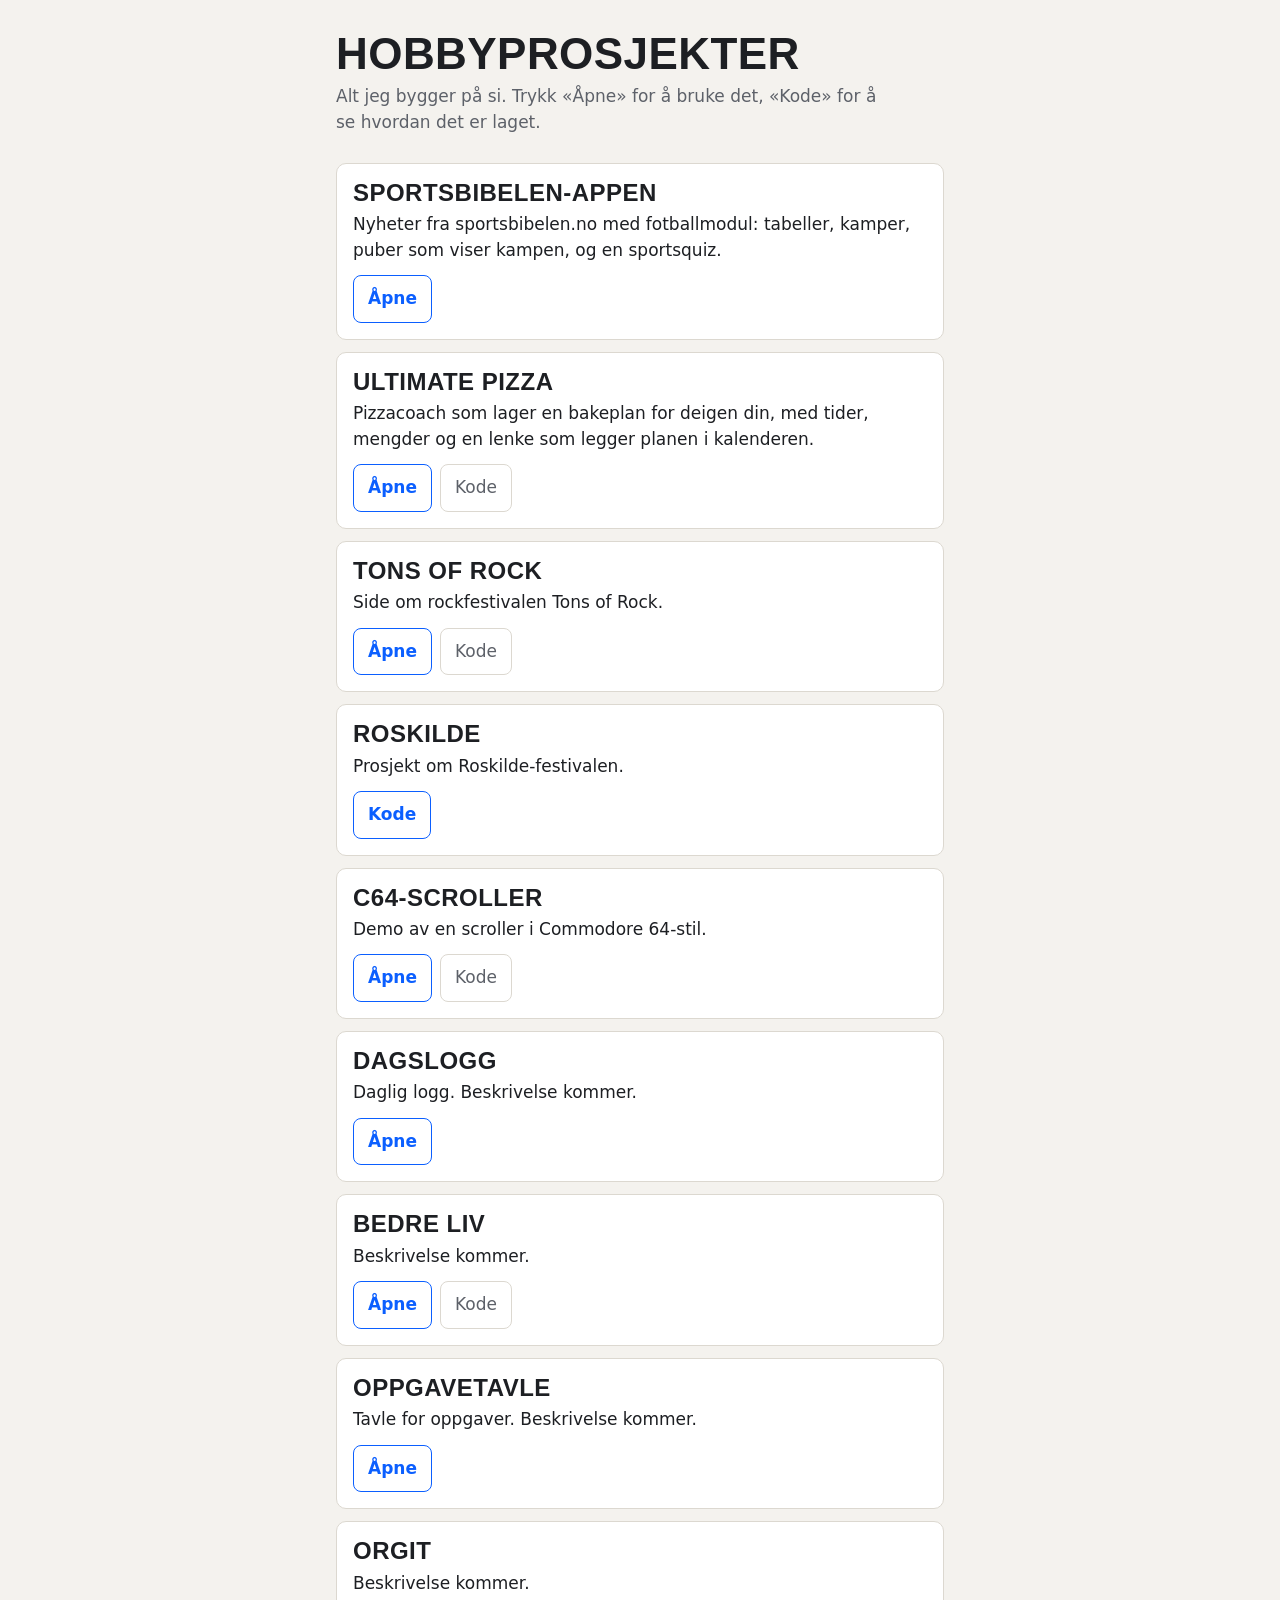
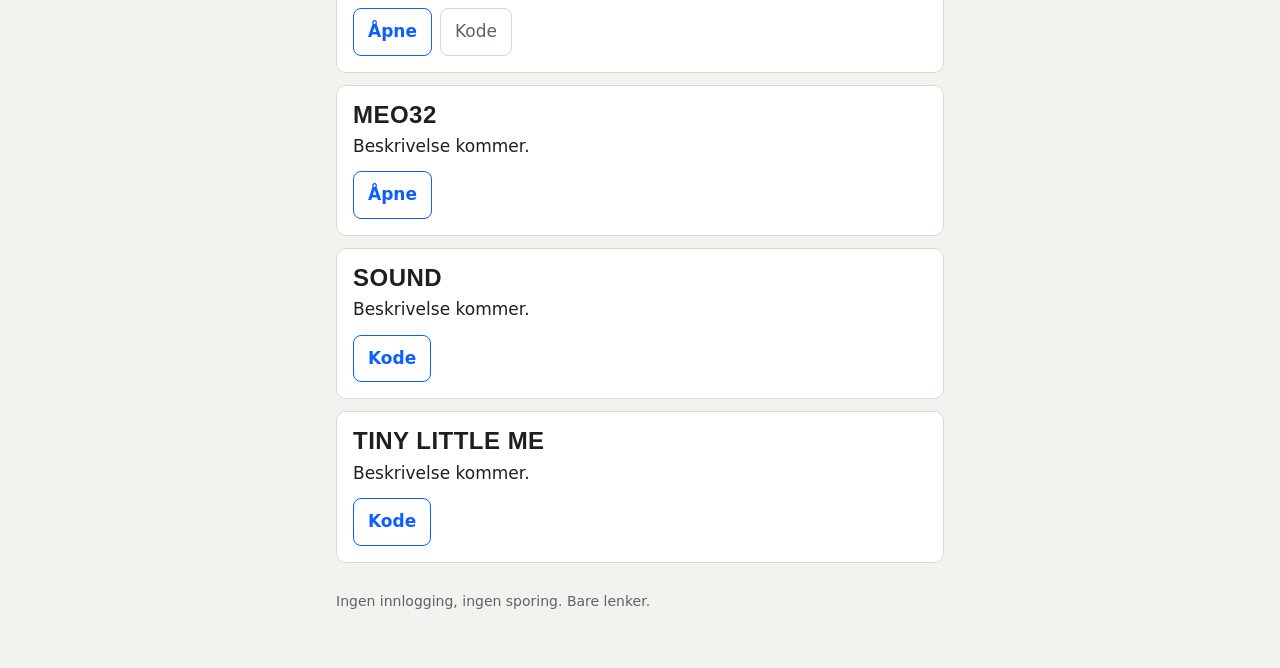
==== index.html @ 60f47d4d "Samleside for hobbyprosjektene Co-Authored-By: Claude Sonnet 5.5 <noreply@anthropic.com> Claude-Sess" ====
<!DOCTYPE html>
<html lang="nb">
<head>
<meta charset="utf-8">
<meta name="viewport" content="width=device-width, initial-scale=1">
<title>Runes hobbyprosjekter</title>
<style>
/* Layout: én smal kolonne, ett kort per prosjekt, to lenker per kort. */
:root {
  --bg: #f4f2ee;
  --kort: #ffffff;
  --tekst: #1d1f23;
  --dempet: #5d6169;
  --linje: #dcd8d0;
  --aksent: #0b5fff;
  --display: "Barlow Condensed", "Arial Narrow", sans-serif;
  --brodtekst: system-ui, -apple-system, "Segoe UI", sans-serif;
}
@media (prefers-color-scheme: dark) {
  :root:not([data-theme="light"]) {
    --bg: #14161a; --kort: #1d2025; --tekst: #eceae5; --dempet: #a2a6ad; --linje: #2e3239; --aksent: #6c9bff;
    color-scheme: dark;
  }
}
:root[data-theme="dark"] {
  --bg: #14161a; --kort: #1d2025; --tekst: #eceae5; --dempet: #a2a6ad; --linje: #2e3239; --aksent: #6c9bff;
  color-scheme: dark;
}
* { box-sizing: border-box; }
body { margin: 0; background: var(--bg); color: var(--tekst); font: 17px/1.5 var(--brodtekst); }
main { max-width: 640px; margin: 0 auto; padding: 32px 16px 56px; }
h1 { font: 700 44px/1 var(--display); letter-spacing: .01em; margin: 0 0 8px; text-wrap: balance; text-transform: uppercase; }
.ingress { color: var(--dempet); margin: 0 0 28px; max-width: 52ch; }
ul { list-style: none; margin: 0; padding: 0; display: grid; gap: 12px; }
li { background: var(--kort); border: 1px solid var(--linje); border-radius: 10px; padding: 16px; }
h2 { font: 700 24px/1.1 var(--display); letter-spacing: .02em; margin: 0 0 6px; text-transform: uppercase; }
p { margin: 0 0 12px; }
.lenker { display: flex; flex-wrap: wrap; gap: 8px; }
a { color: var(--aksent); font-weight: 600; text-decoration: none; padding: 10px 14px; min-height: 44px; display: inline-flex; align-items: center; border: 1px solid var(--aksent); border-radius: 8px; }
a.sekundaer { border-color: var(--linje); color: var(--dempet); font-weight: 500; }
a:focus-visible { outline: 3px solid var(--aksent); outline-offset: 2px; }
footer { margin-top: 28px; color: var(--dempet); font-size: 14px; }
</style>
</head>
<body>
<main>
  <h1>Hobbyprosjekter</h1>
  <p class="ingress">Alt jeg bygger på si. Trykk «Åpne» for å bruke det, «Kode» for å se hvordan det er laget.</p>
  <ul>
    <li>
      <h2>Sportsbibelen-appen</h2>
      <p>Nyheter fra sportsbibelen.no med fotballmodul: tabeller, kamper, puber som viser kampen, og en sportsquiz.</p>
      <div class="lenker"><a href="https://app.sportsbibelen.no">Åpne</a></div>
    </li>
    <li>
      <h2>Ultimate Pizza</h2>
      <p>Pizzacoach som lager en bakeplan for deigen din, med tider, mengder og en lenke som legger planen i kalenderen.</p>
      <div class="lenker"><a href="https://ultimatepizza.netlify.app">Åpne</a><a class="sekundaer" href="https://github.com/runevangen/pizzame">Kode</a></div>
    </li>
    <li>
      <h2>Tons of Rock</h2>
      <p>Side om rockfestivalen Tons of Rock.</p>
      <div class="lenker"><a href="https://tonsofrock.netlify.app">Åpne</a><a class="sekundaer" href="https://github.com/runevangen/tonsofrock">Kode</a></div>
    </li>
    <li>
      <h2>Roskilde</h2>
      <p>Prosjekt om Roskilde-festivalen.</p>
      <div class="lenker"><a href="https://github.com/runevangen/Roskilde">Kode</a></div>
    </li>
    <li>
      <h2>C64-scroller</h2>
      <p>Demo av en scroller i Commodore 64-stil.</p>
      <div class="lenker"><a href="https://c64scroller.netlify.app">Åpne</a><a class="sekundaer" href="https://github.com/runevangen/c64scrollerdemo">Kode</a></div>
    </li>
    <li>
      <h2>Dagslogg</h2>
      <p>Daglig logg. Beskrivelse kommer.</p>
      <div class="lenker"><a href="https://dagslogg.netlify.app">Åpne</a></div>
    </li>
    <li>
      <h2>Bedre liv</h2>
      <p>Beskrivelse kommer.</p>
      <div class="lenker"><a href="https://bedreliv.netlify.app">Åpne</a><a class="sekundaer" href="https://github.com/runevangen/BedreLiv">Kode</a></div>
    </li>
    <li>
      <h2>Oppgavetavle</h2>
      <p>Tavle for oppgaver. Beskrivelse kommer.</p>
      <div class="lenker"><a href="https://oppgavetavle.netlify.app">Åpne</a></div>
    </li>
    <li>
      <h2>Orgit</h2>
      <p>Beskrivelse kommer.</p>
      <div class="lenker"><a href="https://orgit.netlify.app">Åpne</a><a class="sekundaer" href="https://github.com/runevangen/orgit">Kode</a></div>
    </li>
    <li>
      <h2>Meo32</h2>
      <p>Beskrivelse kommer.</p>
      <div class="lenker"><a href="https://meo32.netlify.app">Åpne</a></div>
    </li>
    <li>
      <h2>Sound</h2>
      <p>Beskrivelse kommer.</p>
      <div class="lenker"><a href="https://github.com/runevangen/Sound">Kode</a></div>
    </li>
    <li>
      <h2>Tiny Little Me</h2>
      <p>Beskrivelse kommer.</p>
      <div class="lenker"><a href="https://github.com/runevangen/tinylittleme">Kode</a></div>
    </li>
  </ul>
  <footer>Ingen innlogging, ingen sporing. Bare lenker.</footer>
</main>
</body>
</html>
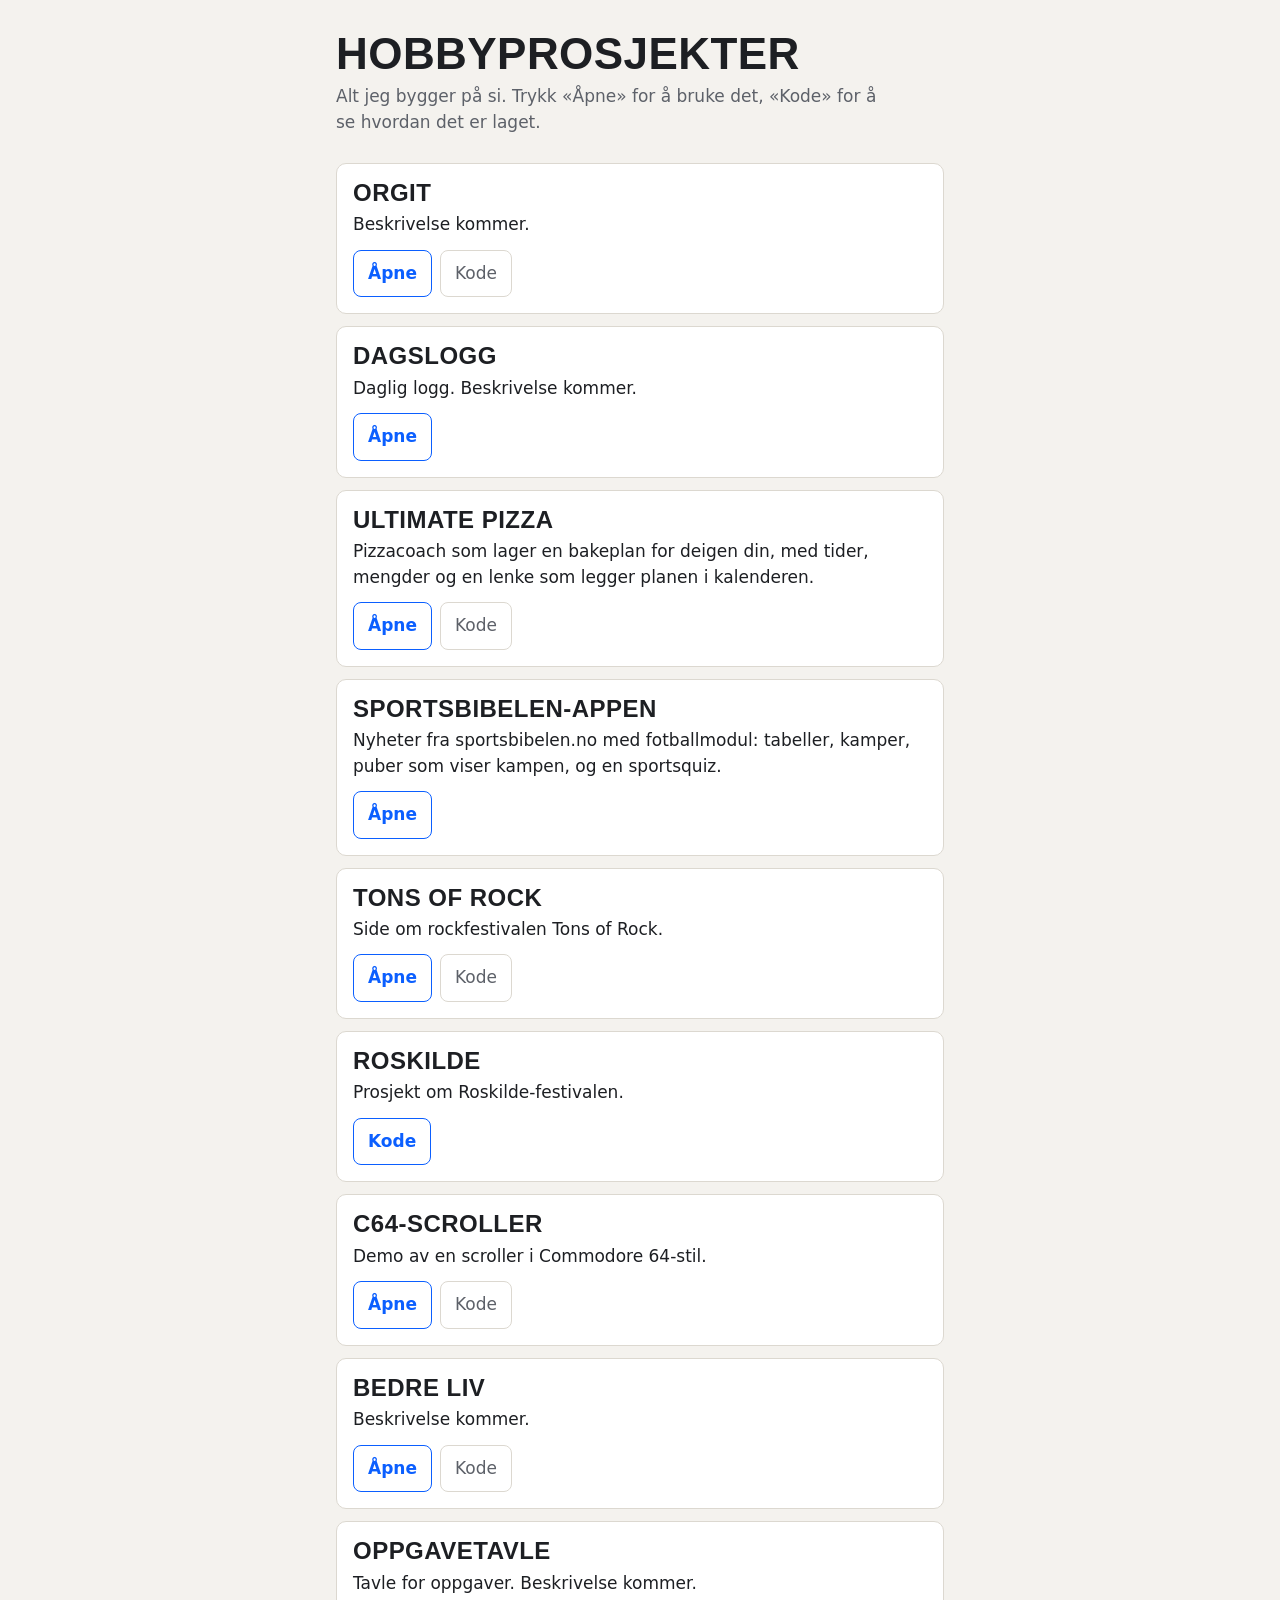
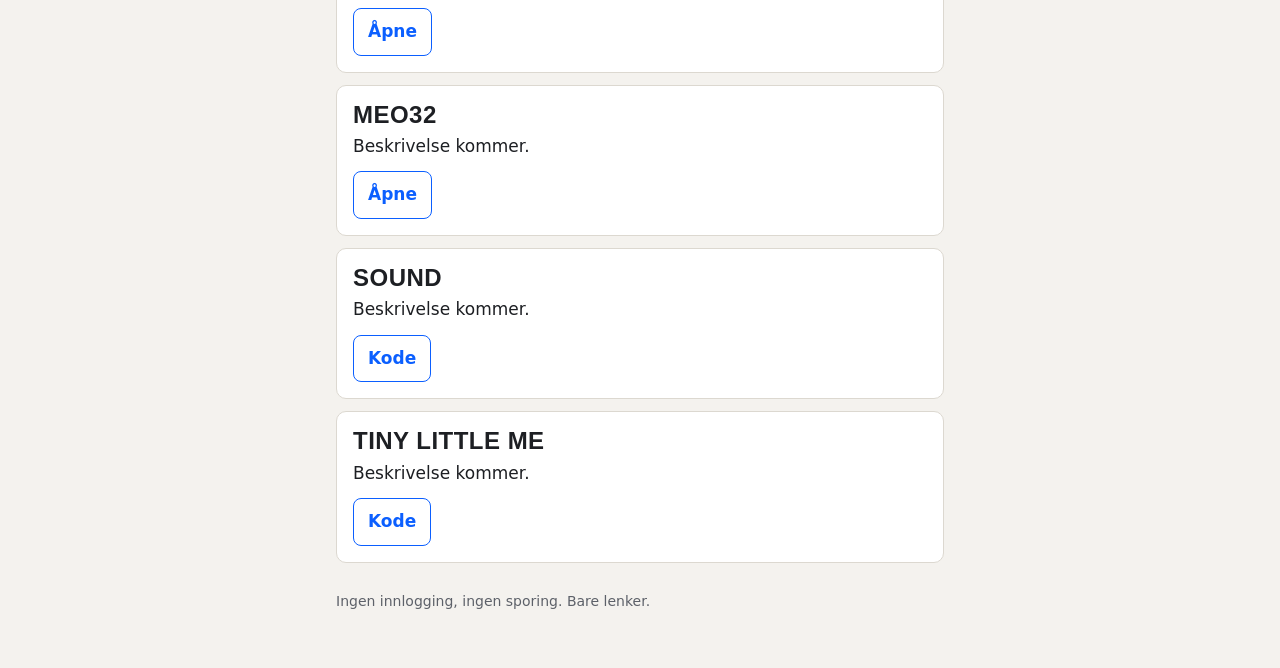
==== commit 99a84ac2: "Orgit, Dagslogg og Ultimate Pizza øverst Co-Authored-By: Claude Sonnet 5.5 <noreply@anthropic.com> C" ====
--- a/index.html
+++ b/index.html
@@ -48,14 +48,24 @@
   <p class="ingress">Alt jeg bygger på si. Trykk «Åpne» for å bruke det, «Kode» for å se hvordan det er laget.</p>
   <ul>
     <li>
-      <h2>Sportsbibelen-appen</h2>
-      <p>Nyheter fra sportsbibelen.no med fotballmodul: tabeller, kamper, puber som viser kampen, og en sportsquiz.</p>
-      <div class="lenker"><a href="https://app.sportsbibelen.no">Åpne</a></div>
+      <h2>Orgit</h2>
+      <p>Beskrivelse kommer.</p>
+      <div class="lenker"><a href="https://orgit.netlify.app">Åpne</a><a class="sekundaer" href="https://github.com/runevangen/orgit">Kode</a></div>
+    </li>
+    <li>
+      <h2>Dagslogg</h2>
+      <p>Daglig logg. Beskrivelse kommer.</p>
+      <div class="lenker"><a href="https://dagslogg.netlify.app">Åpne</a></div>
     </li>
     <li>
       <h2>Ultimate Pizza</h2>
       <p>Pizzacoach som lager en bakeplan for deigen din, med tider, mengder og en lenke som legger planen i kalenderen.</p>
       <div class="lenker"><a href="https://ultimatepizza.netlify.app">Åpne</a><a class="sekundaer" href="https://github.com/runevangen/pizzame">Kode</a></div>
+    </li>
+    <li>
+      <h2>Sportsbibelen-appen</h2>
+      <p>Nyheter fra sportsbibelen.no med fotballmodul: tabeller, kamper, puber som viser kampen, og en sportsquiz.</p>
+      <div class="lenker"><a href="https://app.sportsbibelen.no">Åpne</a></div>
     </li>
     <li>
       <h2>Tons of Rock</h2>
@@ -73,11 +83,6 @@
       <div class="lenker"><a href="https://c64scroller.netlify.app">Åpne</a><a class="sekundaer" href="https://github.com/runevangen/c64scrollerdemo">Kode</a></div>
     </li>
     <li>
-      <h2>Dagslogg</h2>
-      <p>Daglig logg. Beskrivelse kommer.</p>
-      <div class="lenker"><a href="https://dagslogg.netlify.app">Åpne</a></div>
-    </li>
-    <li>
       <h2>Bedre liv</h2>
       <p>Beskrivelse kommer.</p>
       <div class="lenker"><a href="https://bedreliv.netlify.app">Åpne</a><a class="sekundaer" href="https://github.com/runevangen/BedreLiv">Kode</a></div>
@@ -86,11 +91,6 @@
       <h2>Oppgavetavle</h2>
       <p>Tavle for oppgaver. Beskrivelse kommer.</p>
       <div class="lenker"><a href="https://oppgavetavle.netlify.app">Åpne</a></div>
-    </li>
-    <li>
-      <h2>Orgit</h2>
-      <p>Beskrivelse kommer.</p>
-      <div class="lenker"><a href="https://orgit.netlify.app">Åpne</a><a class="sekundaer" href="https://github.com/runevangen/orgit">Kode</a></div>
     </li>
     <li>
       <h2>Meo32</h2>
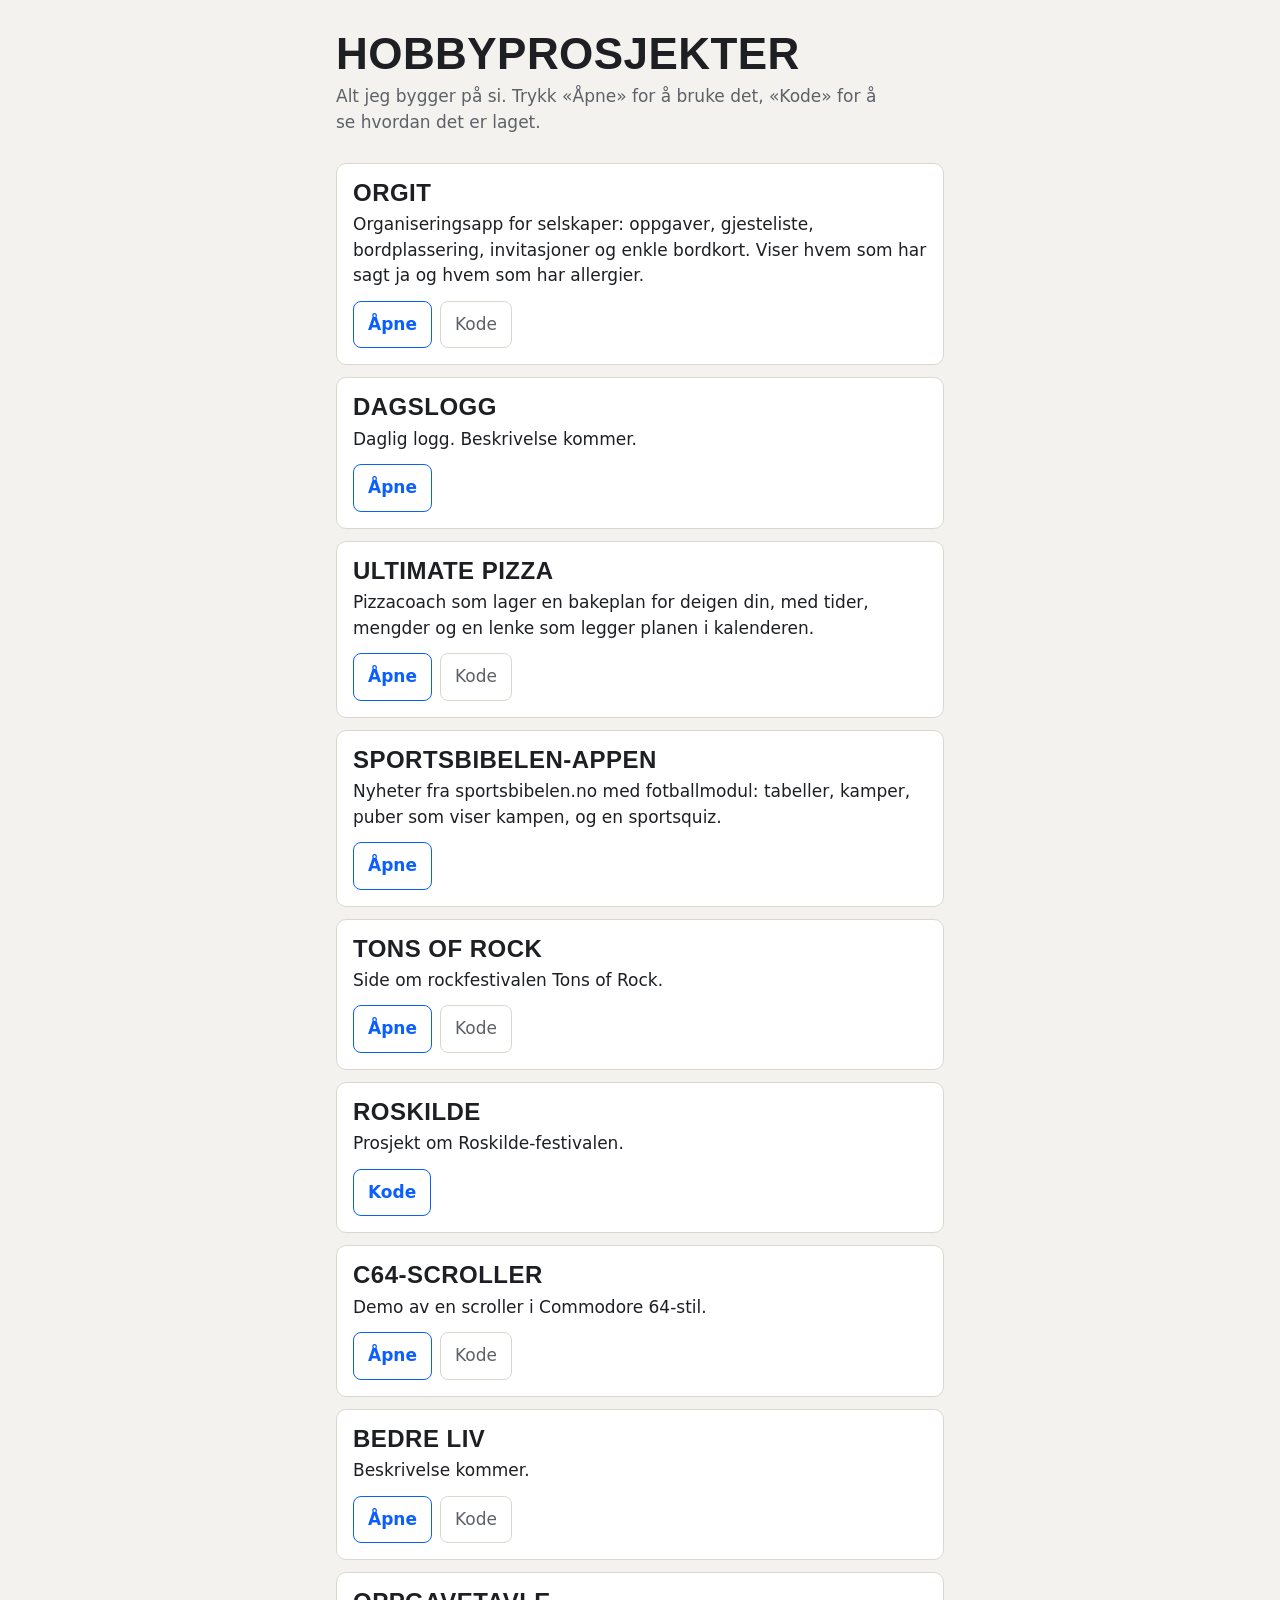
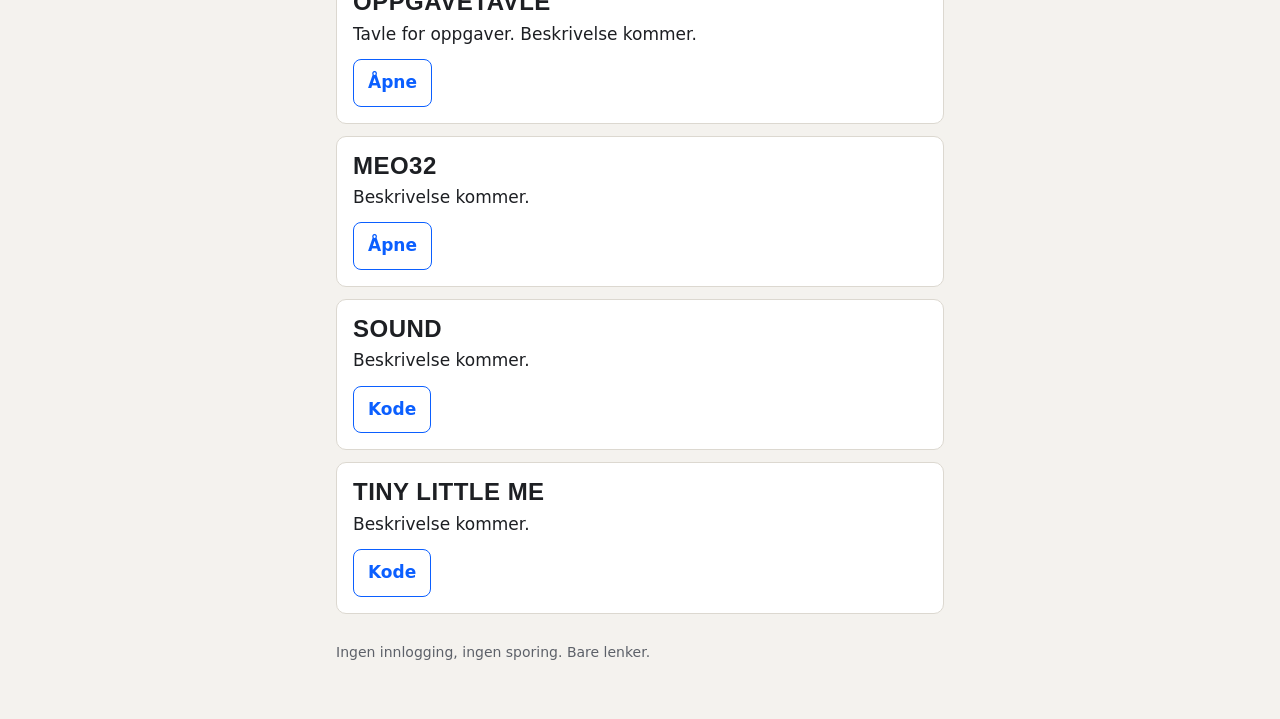
==== commit ec557330: "Beskrivelse av Orgit Co-Authored-By: Claude Sonnet 5.5 <noreply@anthropic.com> Claude-Session: https" ====
--- a/index.html
+++ b/index.html
@@ -49,7 +49,7 @@
   <ul>
     <li>
       <h2>Orgit</h2>
-      <p>Beskrivelse kommer.</p>
+      <p>Organiseringsapp for selskaper: oppgaver, gjesteliste, bordplassering, invitasjoner og enkle bordkort. Viser hvem som har sagt ja og hvem som har allergier.</p>
       <div class="lenker"><a href="https://orgit.netlify.app">Åpne</a><a class="sekundaer" href="https://github.com/runevangen/orgit">Kode</a></div>
     </li>
     <li>
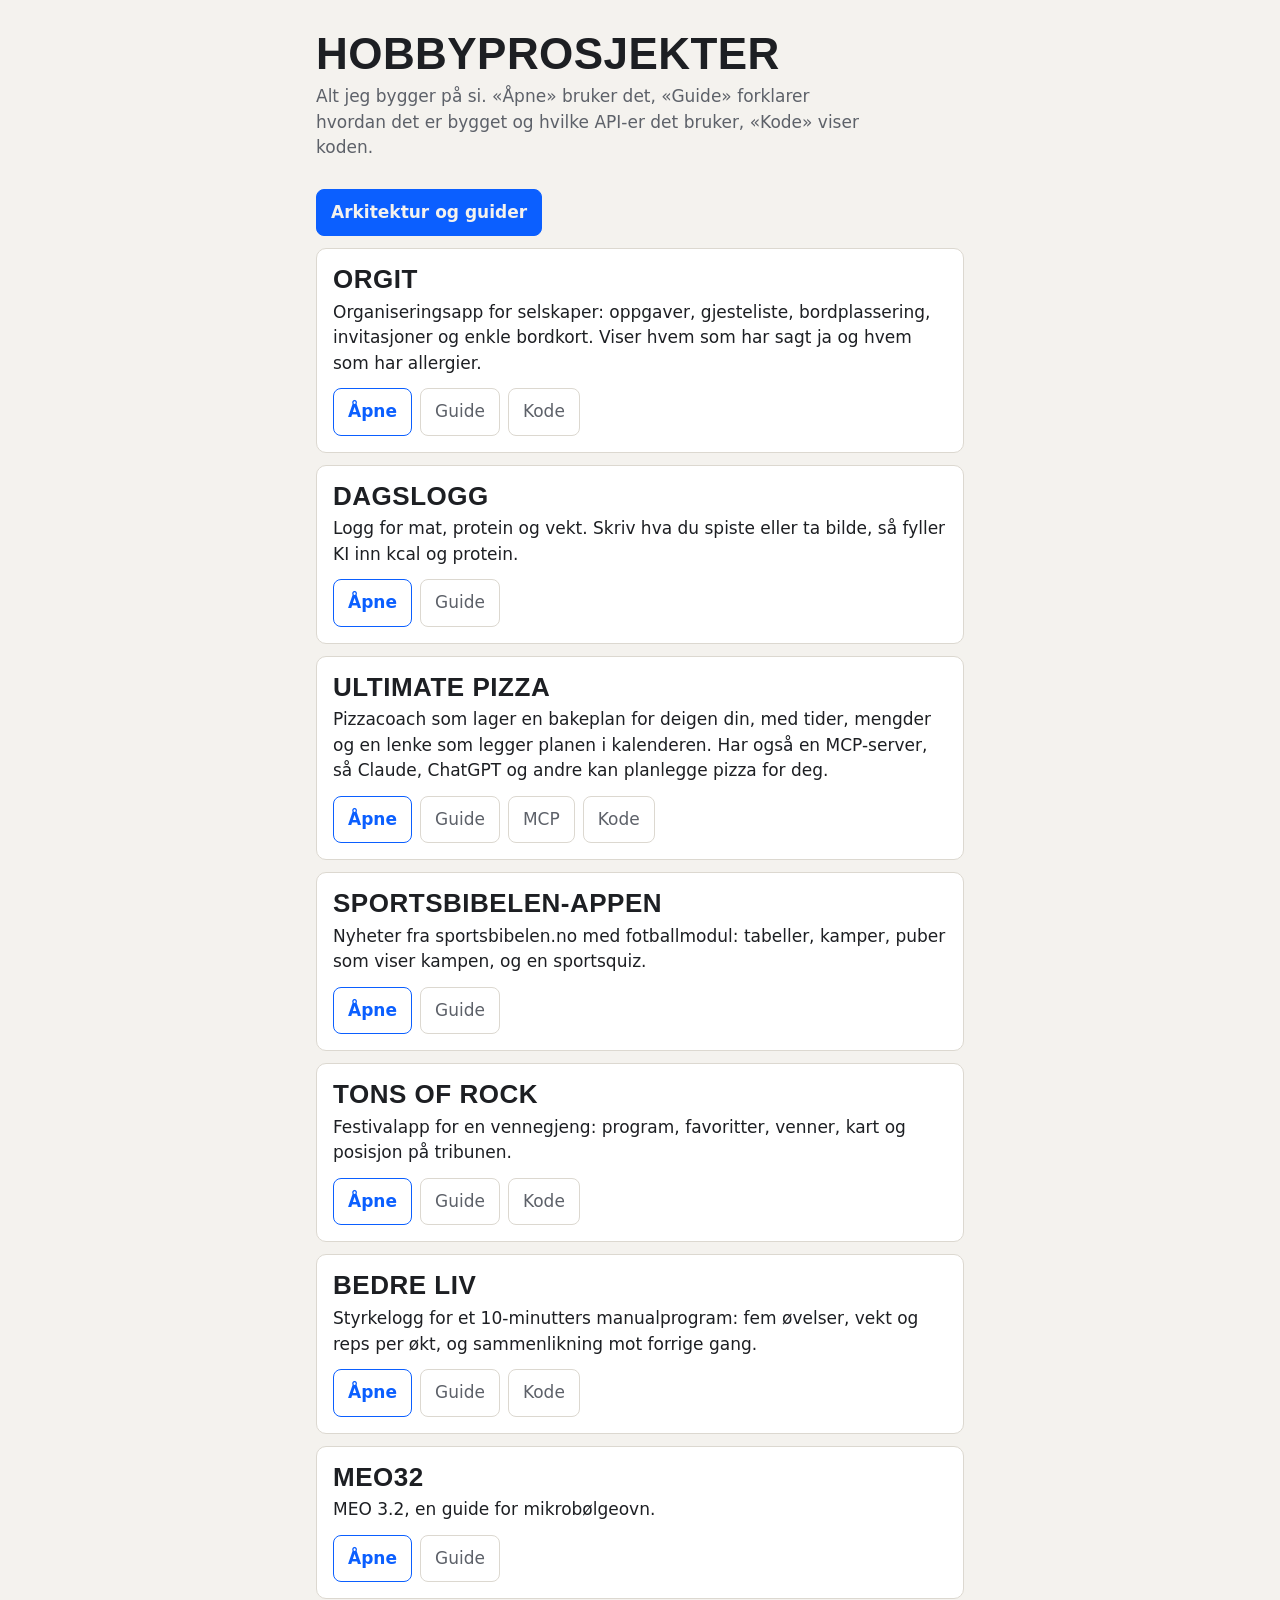
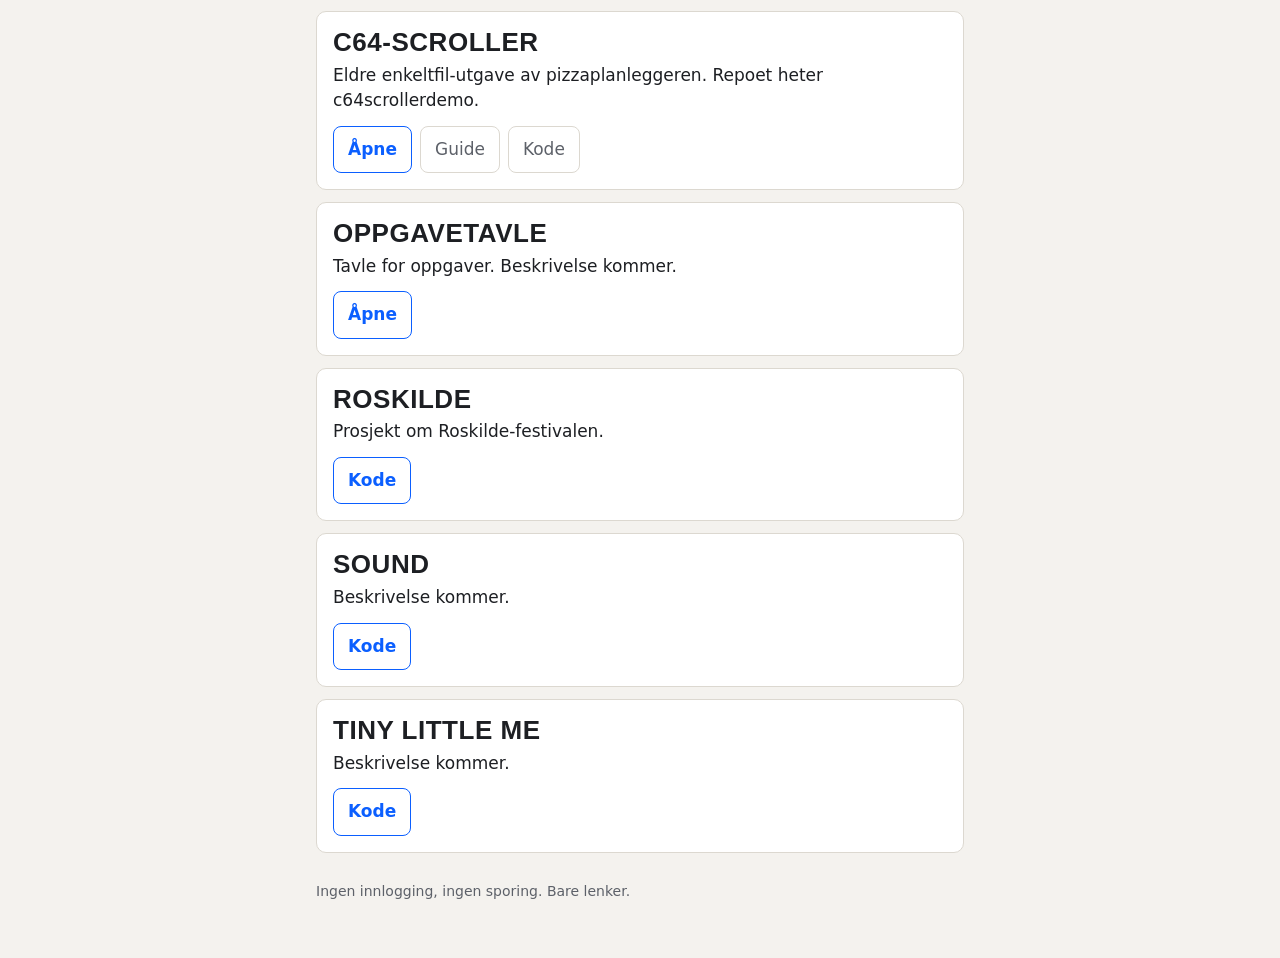
==== commit e64f01d4: "Arkitektur- og guidesider, MCP-guide for Ultimate Pizza og felles stilark Co-Authored-By: Claude Son" ====
--- a/index.html
+++ b/index.html
@@ -4,108 +4,73 @@
 <meta charset="utf-8">
 <meta name="viewport" content="width=device-width, initial-scale=1">
 <title>Runes hobbyprosjekter</title>
-<style>
-/* Layout: én smal kolonne, ett kort per prosjekt, to lenker per kort. */
-:root {
-  --bg: #f4f2ee;
-  --kort: #ffffff;
-  --tekst: #1d1f23;
-  --dempet: #5d6169;
-  --linje: #dcd8d0;
-  --aksent: #0b5fff;
-  --display: "Barlow Condensed", "Arial Narrow", sans-serif;
-  --brodtekst: system-ui, -apple-system, "Segoe UI", sans-serif;
-}
-@media (prefers-color-scheme: dark) {
-  :root:not([data-theme="light"]) {
-    --bg: #14161a; --kort: #1d2025; --tekst: #eceae5; --dempet: #a2a6ad; --linje: #2e3239; --aksent: #6c9bff;
-    color-scheme: dark;
-  }
-}
-:root[data-theme="dark"] {
-  --bg: #14161a; --kort: #1d2025; --tekst: #eceae5; --dempet: #a2a6ad; --linje: #2e3239; --aksent: #6c9bff;
-  color-scheme: dark;
-}
-* { box-sizing: border-box; }
-body { margin: 0; background: var(--bg); color: var(--tekst); font: 17px/1.5 var(--brodtekst); }
-main { max-width: 640px; margin: 0 auto; padding: 32px 16px 56px; }
-h1 { font: 700 44px/1 var(--display); letter-spacing: .01em; margin: 0 0 8px; text-wrap: balance; text-transform: uppercase; }
-.ingress { color: var(--dempet); margin: 0 0 28px; max-width: 52ch; }
-ul { list-style: none; margin: 0; padding: 0; display: grid; gap: 12px; }
-li { background: var(--kort); border: 1px solid var(--linje); border-radius: 10px; padding: 16px; }
-h2 { font: 700 24px/1.1 var(--display); letter-spacing: .02em; margin: 0 0 6px; text-transform: uppercase; }
-p { margin: 0 0 12px; }
-.lenker { display: flex; flex-wrap: wrap; gap: 8px; }
-a { color: var(--aksent); font-weight: 600; text-decoration: none; padding: 10px 14px; min-height: 44px; display: inline-flex; align-items: center; border: 1px solid var(--aksent); border-radius: 8px; }
-a.sekundaer { border-color: var(--linje); color: var(--dempet); font-weight: 500; }
-a:focus-visible { outline: 3px solid var(--aksent); outline-offset: 2px; }
-footer { margin-top: 28px; color: var(--dempet); font-size: 14px; }
-</style>
+<link rel="stylesheet" href="stil.css">
 </head>
 <body>
 <main>
   <h1>Hobbyprosjekter</h1>
-  <p class="ingress">Alt jeg bygger på si. Trykk «Åpne» for å bruke det, «Kode» for å se hvordan det er laget.</p>
-  <ul>
+  <p class="ingress">Alt jeg bygger på si. «Åpne» bruker det, «Guide» forklarer hvordan det er bygget og hvilke API-er det bruker, «Kode» viser koden.</p>
+  <p><a class="knapp fylt" href="arkitektur.html">Arkitektur og guider</a></p>
+  <ul class="kortliste">
     <li>
       <h2>Orgit</h2>
       <p>Organiseringsapp for selskaper: oppgaver, gjesteliste, bordplassering, invitasjoner og enkle bordkort. Viser hvem som har sagt ja og hvem som har allergier.</p>
-      <div class="lenker"><a href="https://orgit.netlify.app">Åpne</a><a class="sekundaer" href="https://github.com/runevangen/orgit">Kode</a></div>
+      <div class="lenker"><a class="knapp" href="https://orgit.netlify.app">Åpne</a><a class="knapp sekundaer" href="arkitektur.html#orgit">Guide</a><a class="knapp sekundaer" href="https://github.com/runevangen/orgit">Kode</a></div>
     </li>
     <li>
       <h2>Dagslogg</h2>
-      <p>Daglig logg. Beskrivelse kommer.</p>
-      <div class="lenker"><a href="https://dagslogg.netlify.app">Åpne</a></div>
+      <p>Logg for mat, protein og vekt. Skriv hva du spiste eller ta bilde, så fyller KI inn kcal og protein.</p>
+      <div class="lenker"><a class="knapp" href="https://dagslogg.netlify.app">Åpne</a><a class="knapp sekundaer" href="arkitektur.html#dagslogg">Guide</a></div>
     </li>
     <li>
       <h2>Ultimate Pizza</h2>
-      <p>Pizzacoach som lager en bakeplan for deigen din, med tider, mengder og en lenke som legger planen i kalenderen.</p>
-      <div class="lenker"><a href="https://ultimatepizza.netlify.app">Åpne</a><a class="sekundaer" href="https://github.com/runevangen/pizzame">Kode</a></div>
+      <p>Pizzacoach som lager en bakeplan for deigen din, med tider, mengder og en lenke som legger planen i kalenderen. Har også en MCP-server, så Claude, ChatGPT og andre kan planlegge pizza for deg.</p>
+      <div class="lenker"><a class="knapp" href="https://ultimatepizza.netlify.app">Åpne</a><a class="knapp sekundaer" href="arkitektur.html#pizza">Guide</a><a class="knapp sekundaer" href="arkitektur.html#mcp">MCP</a><a class="knapp sekundaer" href="https://github.com/runevangen/pizzame">Kode</a></div>
     </li>
     <li>
       <h2>Sportsbibelen-appen</h2>
       <p>Nyheter fra sportsbibelen.no med fotballmodul: tabeller, kamper, puber som viser kampen, og en sportsquiz.</p>
-      <div class="lenker"><a href="https://app.sportsbibelen.no">Åpne</a></div>
+      <div class="lenker"><a class="knapp" href="https://app.sportsbibelen.no">Åpne</a><a class="knapp sekundaer" href="arkitektur.html#sportsbibelen">Guide</a></div>
     </li>
     <li>
       <h2>Tons of Rock</h2>
-      <p>Side om rockfestivalen Tons of Rock.</p>
-      <div class="lenker"><a href="https://tonsofrock.netlify.app">Åpne</a><a class="sekundaer" href="https://github.com/runevangen/tonsofrock">Kode</a></div>
+      <p>Festivalapp for en vennegjeng: program, favoritter, venner, kart og posisjon på tribunen.</p>
+      <div class="lenker"><a class="knapp" href="https://tonsofrock.netlify.app">Åpne</a><a class="knapp sekundaer" href="arkitektur.html#tonsofrock">Guide</a><a class="knapp sekundaer" href="https://github.com/runevangen/tonsofrock">Kode</a></div>
+    </li>
+    <li>
+      <h2>Bedre liv</h2>
+      <p>Styrkelogg for et 10-minutters manualprogram: fem øvelser, vekt og reps per økt, og sammenlikning mot forrige gang.</p>
+      <div class="lenker"><a class="knapp" href="https://bedreliv.netlify.app">Åpne</a><a class="knapp sekundaer" href="arkitektur.html#bedreliv">Guide</a><a class="knapp sekundaer" href="https://github.com/runevangen/BedreLiv">Kode</a></div>
+    </li>
+    <li>
+      <h2>Meo32</h2>
+      <p>MEO 3.2, en guide for mikrobølgeovn.</p>
+      <div class="lenker"><a class="knapp" href="https://meo32.netlify.app">Åpne</a><a class="knapp sekundaer" href="arkitektur.html#meo32">Guide</a></div>
+    </li>
+    <li>
+      <h2>C64-scroller</h2>
+      <p>Eldre enkeltfil-utgave av pizzaplanleggeren. Repoet heter c64scrollerdemo.</p>
+      <div class="lenker"><a class="knapp" href="https://c64scroller.netlify.app">Åpne</a><a class="knapp sekundaer" href="arkitektur.html#c64">Guide</a><a class="knapp sekundaer" href="https://github.com/runevangen/c64scrollerdemo">Kode</a></div>
+    </li>
+    <li>
+      <h2>Oppgavetavle</h2>
+      <p>Tavle for oppgaver. Beskrivelse kommer.</p>
+      <div class="lenker"><a class="knapp" href="https://oppgavetavle.netlify.app">Åpne</a></div>
     </li>
     <li>
       <h2>Roskilde</h2>
       <p>Prosjekt om Roskilde-festivalen.</p>
-      <div class="lenker"><a href="https://github.com/runevangen/Roskilde">Kode</a></div>
-    </li>
-    <li>
-      <h2>C64-scroller</h2>
-      <p>Demo av en scroller i Commodore 64-stil.</p>
-      <div class="lenker"><a href="https://c64scroller.netlify.app">Åpne</a><a class="sekundaer" href="https://github.com/runevangen/c64scrollerdemo">Kode</a></div>
-    </li>
-    <li>
-      <h2>Bedre liv</h2>
-      <p>Beskrivelse kommer.</p>
-      <div class="lenker"><a href="https://bedreliv.netlify.app">Åpne</a><a class="sekundaer" href="https://github.com/runevangen/BedreLiv">Kode</a></div>
-    </li>
-    <li>
-      <h2>Oppgavetavle</h2>
-      <p>Tavle for oppgaver. Beskrivelse kommer.</p>
-      <div class="lenker"><a href="https://oppgavetavle.netlify.app">Åpne</a></div>
-    </li>
-    <li>
-      <h2>Meo32</h2>
-      <p>Beskrivelse kommer.</p>
-      <div class="lenker"><a href="https://meo32.netlify.app">Åpne</a></div>
+      <div class="lenker"><a class="knapp" href="https://github.com/runevangen/Roskilde">Kode</a></div>
     </li>
     <li>
       <h2>Sound</h2>
       <p>Beskrivelse kommer.</p>
-      <div class="lenker"><a href="https://github.com/runevangen/Sound">Kode</a></div>
+      <div class="lenker"><a class="knapp" href="https://github.com/runevangen/Sound">Kode</a></div>
     </li>
     <li>
       <h2>Tiny Little Me</h2>
       <p>Beskrivelse kommer.</p>
-      <div class="lenker"><a href="https://github.com/runevangen/tinylittleme">Kode</a></div>
+      <div class="lenker"><a class="knapp" href="https://github.com/runevangen/tinylittleme">Kode</a></div>
     </li>
   </ul>
   <footer>Ingen innlogging, ingen sporing. Bare lenker.</footer>
--- a/stil.css
+++ b/stil.css
@@ -0,0 +1,59 @@
+/* Felles stil for alle sidene. Fargene er variabler; mørkt tema overstyrer bare dem. */
+:root {
+  --bg: #f4f2ee;
+  --kort: #ffffff;
+  --tekst: #1d1f23;
+  --dempet: #5d6169;
+  --linje: #dcd8d0;
+  --aksent: #0b5fff;
+  --kode-bg: #ebe8e1;
+  --display: "Barlow Condensed", "Arial Narrow", sans-serif;
+  --brodtekst: system-ui, -apple-system, "Segoe UI", sans-serif;
+  --mono: ui-monospace, SFMono-Regular, Menlo, monospace;
+}
+@media (prefers-color-scheme: dark) {
+  :root:not([data-theme="light"]) {
+    --bg: #14161a; --kort: #1d2025; --tekst: #eceae5; --dempet: #a2a6ad; --linje: #2e3239; --aksent: #6c9bff; --kode-bg: #262a31;
+    color-scheme: dark;
+  }
+}
+:root[data-theme="dark"] {
+  --bg: #14161a; --kort: #1d2025; --tekst: #eceae5; --dempet: #a2a6ad; --linje: #2e3239; --aksent: #6c9bff; --kode-bg: #262a31;
+  color-scheme: dark;
+}
+* { box-sizing: border-box; }
+html { scroll-padding-top: 16px; }
+body { margin: 0; background: var(--bg); color: var(--tekst); font: 17px/1.5 var(--brodtekst); }
+main { max-width: 680px; margin: 0 auto; padding: 32px 16px 56px; }
+h1 { font: 700 44px/1 var(--display); letter-spacing: .01em; margin: 0 0 8px; text-wrap: balance; text-transform: uppercase; }
+h2 { font: 700 26px/1.1 var(--display); letter-spacing: .02em; margin: 0 0 6px; text-transform: uppercase; text-wrap: balance; }
+h3 { font: 600 17px/1.3 var(--brodtekst); margin: 18px 0 6px; }
+p { margin: 0 0 12px; }
+ul.liste { margin: 0 0 12px; padding-left: 20px; }
+ul.liste li { margin: 0 0 4px; }
+.ingress { color: var(--dempet); margin: 0 0 28px; max-width: 52ch; }
+.kortliste { list-style: none; margin: 0; padding: 0; display: grid; gap: 12px; }
+.kortliste > li, section.app, .boks { background: var(--kort); border: 1px solid var(--linje); border-radius: 10px; padding: 16px; }
+section.app { margin: 0 0 16px; }
+.lenker { display: flex; flex-wrap: wrap; gap: 8px; }
+a { color: var(--aksent); }
+.knapp { font-weight: 600; text-decoration: none; padding: 10px 14px; min-height: 44px; display: inline-flex; align-items: center; border: 1px solid var(--aksent); border-radius: 8px; }
+.knapp.sekundaer { border-color: var(--linje); color: var(--dempet); font-weight: 500; }
+.knapp.fylt { background: var(--aksent); color: var(--bg); }
+a:focus-visible { outline: 3px solid var(--aksent); outline-offset: 2px; }
+code { font: 14px var(--mono); background: var(--kode-bg); padding: 1px 5px; border-radius: 4px; overflow-wrap: anywhere; }
+.tabell { overflow-x: auto; margin: 0 0 12px; }
+table { border-collapse: collapse; width: 100%; font-size: 15px; }
+th, td { text-align: left; padding: 8px 10px; border-bottom: 1px solid var(--linje); vertical-align: top; }
+th { color: var(--dempet); font-weight: 600; white-space: nowrap; }
+.merke { display: inline-block; font-size: 13px; color: var(--dempet); border: 1px solid var(--linje); border-radius: 999px; padding: 1px 9px; margin: 0 6px 6px 0; }
+.innhold { display: flex; flex-wrap: wrap; gap: 8px; margin: 0 0 28px; padding: 0; list-style: none; }
+.innhold a { text-decoration: none; padding: 8px 12px; min-height: 44px; display: inline-flex; align-items: center; border: 1px solid var(--linje); border-radius: 8px; color: var(--tekst); }
+.diagram { width: 100%; height: auto; display: block; margin: 8px 0 4px; }
+.diagram rect { fill: var(--kort); stroke: var(--linje); }
+.diagram rect.aksent { stroke: var(--aksent); }
+.diagram text { fill: var(--tekst); font: 14px var(--brodtekst); }
+.diagram text.liten { fill: var(--dempet); font-size: 12px; }
+.diagram path { stroke: var(--dempet); fill: none; stroke-width: 1.5; }
+.tilbake { display: inline-flex; align-items: center; min-height: 44px; margin-bottom: 8px; text-decoration: none; font-weight: 600; }
+footer { margin-top: 28px; color: var(--dempet); font-size: 14px; }
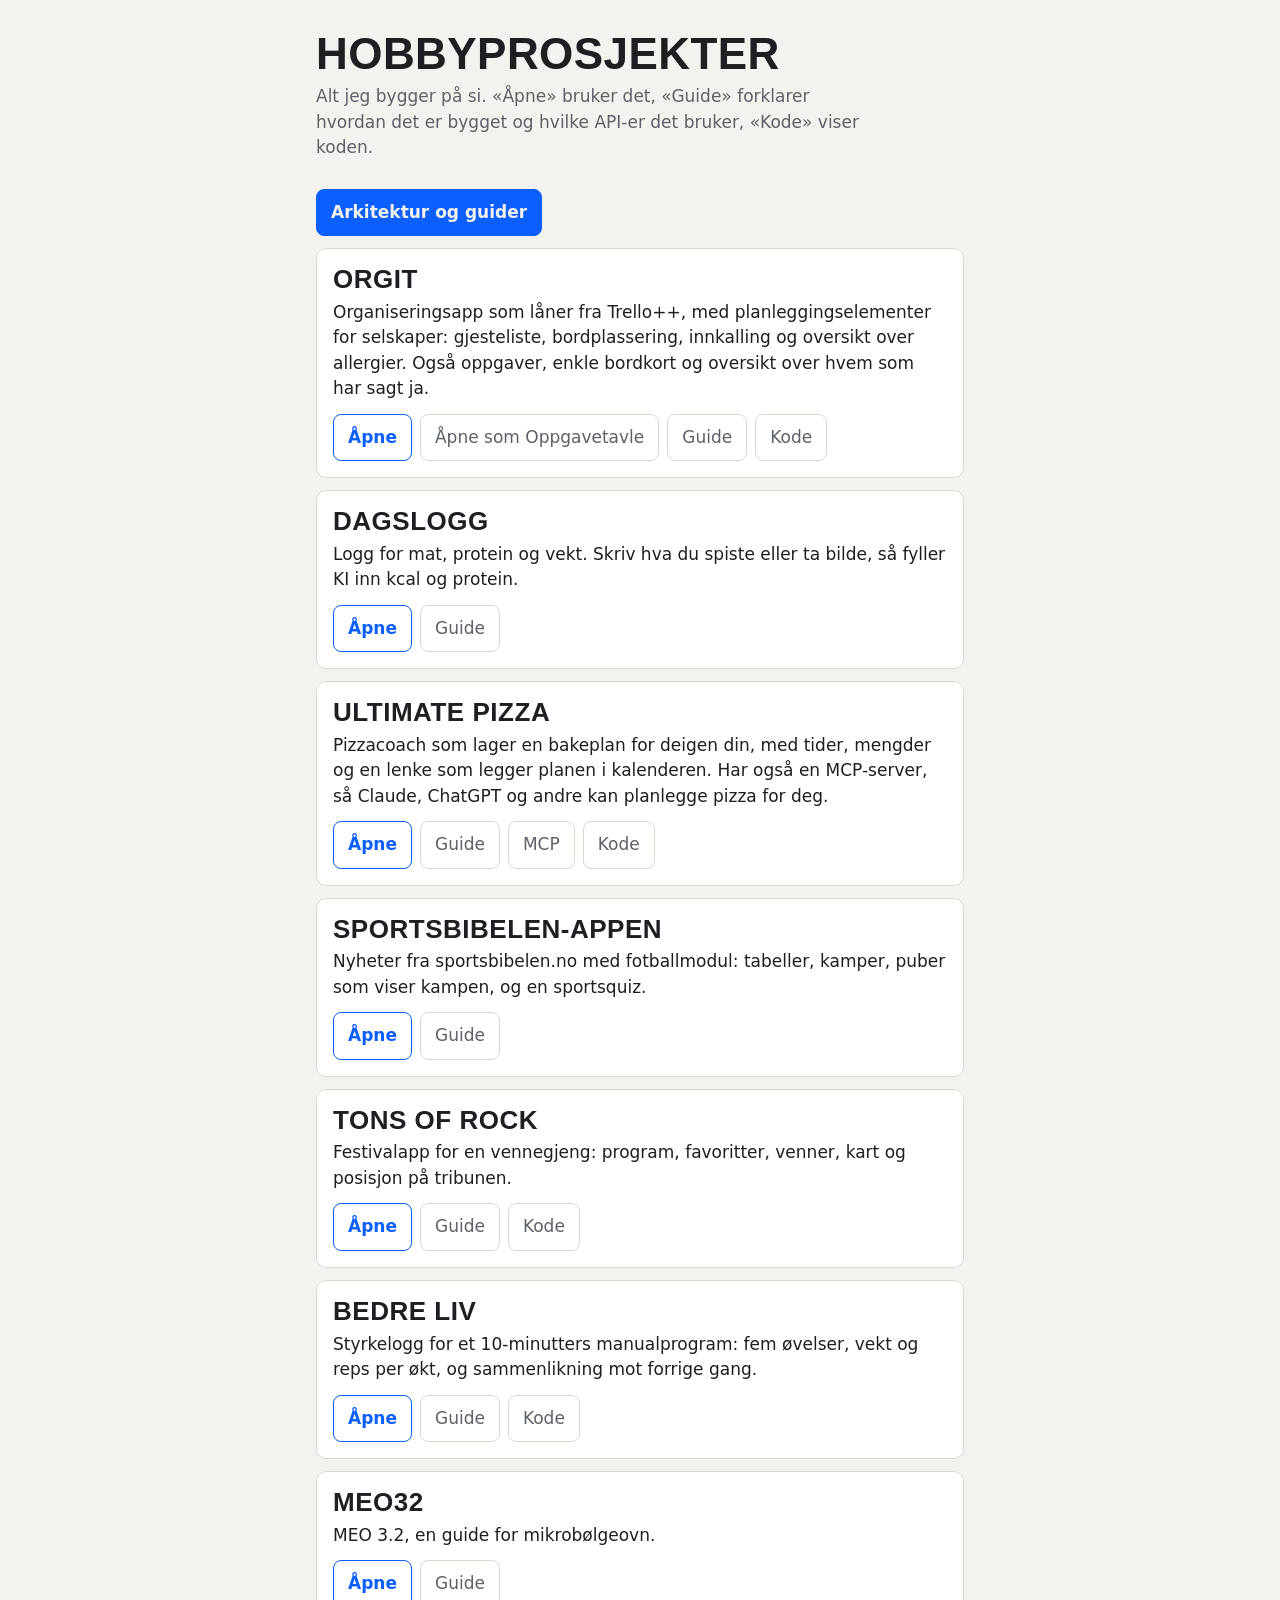
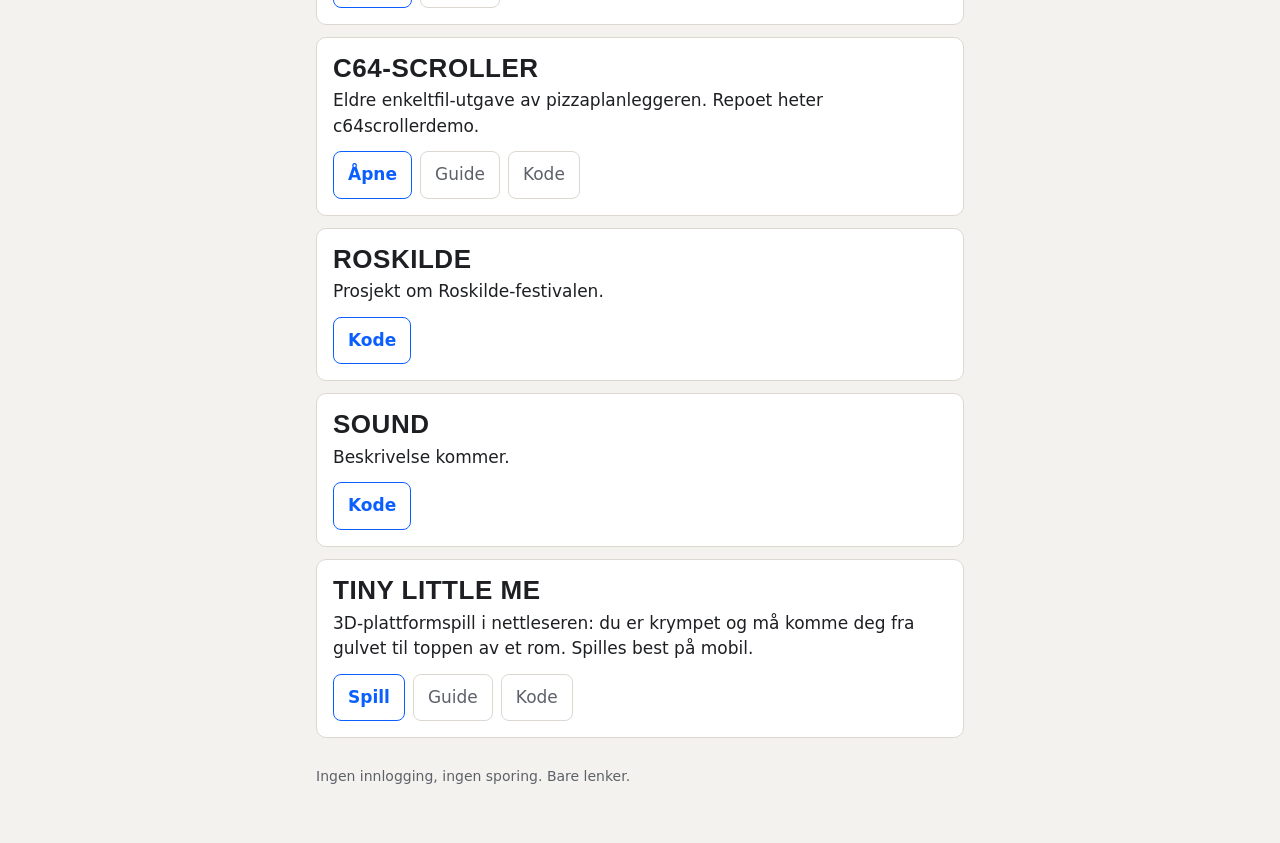
==== commit de14a130: "Orgit slått sammen med Oppgavetavle, Tiny Little Me med beskrivelse og guide Co-Authored-By: Claude " ====
--- a/index.html
+++ b/index.html
@@ -14,8 +14,8 @@
   <ul class="kortliste">
     <li>
       <h2>Orgit</h2>
-      <p>Organiseringsapp for selskaper: oppgaver, gjesteliste, bordplassering, invitasjoner og enkle bordkort. Viser hvem som har sagt ja og hvem som har allergier.</p>
-      <div class="lenker"><a class="knapp" href="https://orgit.netlify.app">Åpne</a><a class="knapp sekundaer" href="arkitektur.html#orgit">Guide</a><a class="knapp sekundaer" href="https://github.com/runevangen/orgit">Kode</a></div>
+      <p>Organiseringsapp som låner fra Trello++, med planleggingselementer for selskaper: gjesteliste, bordplassering, innkalling og oversikt over allergier. Også oppgaver, enkle bordkort og oversikt over hvem som har sagt ja.</p>
+      <div class="lenker"><a class="knapp" href="https://orgit.netlify.app">Åpne</a><a class="knapp sekundaer" href="https://oppgavetavle.netlify.app">Åpne som Oppgavetavle</a><a class="knapp sekundaer" href="arkitektur.html#orgit">Guide</a><a class="knapp sekundaer" href="https://github.com/runevangen/orgit">Kode</a></div>
     </li>
     <li>
       <h2>Dagslogg</h2>
@@ -53,11 +53,6 @@
       <div class="lenker"><a class="knapp" href="https://c64scroller.netlify.app">Åpne</a><a class="knapp sekundaer" href="arkitektur.html#c64">Guide</a><a class="knapp sekundaer" href="https://github.com/runevangen/c64scrollerdemo">Kode</a></div>
     </li>
     <li>
-      <h2>Oppgavetavle</h2>
-      <p>Tavle for oppgaver. Beskrivelse kommer.</p>
-      <div class="lenker"><a class="knapp" href="https://oppgavetavle.netlify.app">Åpne</a></div>
-    </li>
-    <li>
       <h2>Roskilde</h2>
       <p>Prosjekt om Roskilde-festivalen.</p>
       <div class="lenker"><a class="knapp" href="https://github.com/runevangen/Roskilde">Kode</a></div>
@@ -69,8 +64,8 @@
     </li>
     <li>
       <h2>Tiny Little Me</h2>
-      <p>Beskrivelse kommer.</p>
-      <div class="lenker"><a class="knapp" href="https://github.com/runevangen/tinylittleme">Kode</a></div>
+      <p>3D-plattformspill i nettleseren: du er krympet og må komme deg fra gulvet til toppen av et rom. Spilles best på mobil.</p>
+      <div class="lenker"><a class="knapp" href="https://runevangen.github.io/tinylittleme/">Spill</a><a class="knapp sekundaer" href="arkitektur.html#tinylittleme">Guide</a><a class="knapp sekundaer" href="https://github.com/runevangen/tinylittleme">Kode</a></div>
     </li>
   </ul>
   <footer>Ingen innlogging, ingen sporing. Bare lenker.</footer>
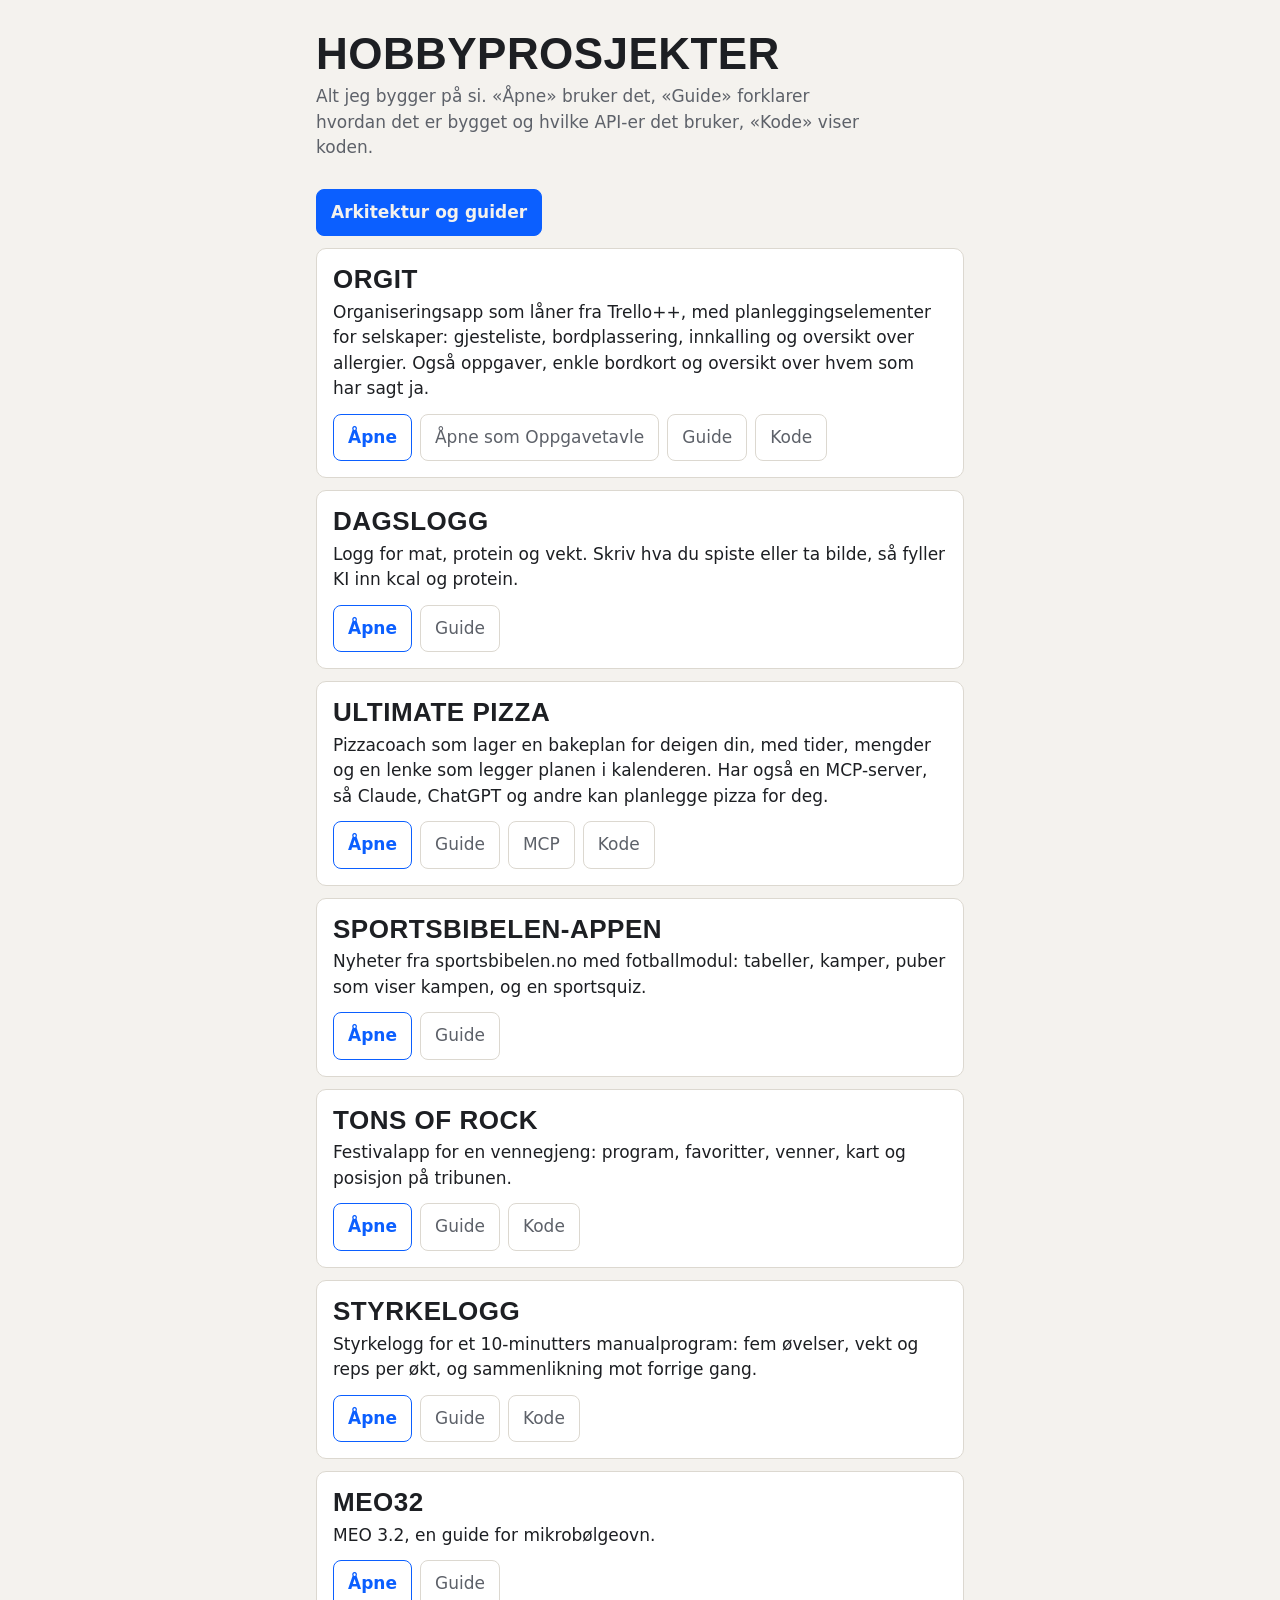
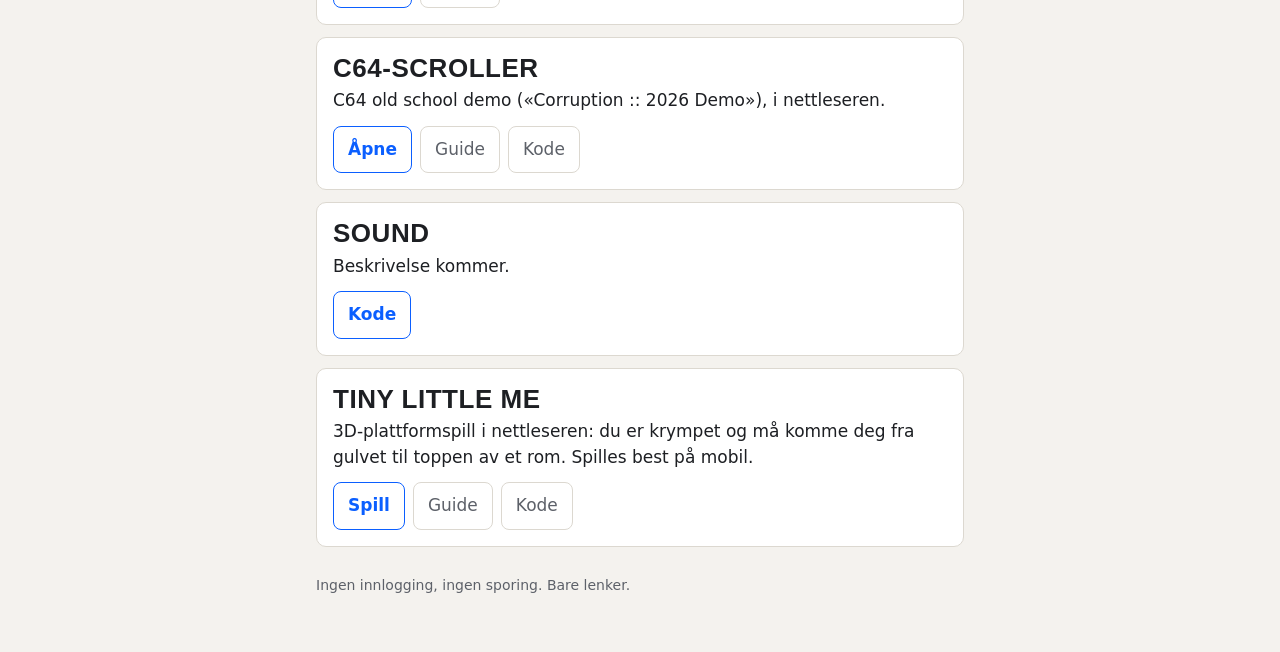
==== commit 97dc35d8: "C64-demo beskrevet, Roskilde fjernet, Bedre liv heter Styrkelogg Co-Authored-By: Claude Sonnet 5.5 <" ====
--- a/index.html
+++ b/index.html
@@ -38,7 +38,7 @@
       <div class="lenker"><a class="knapp" href="https://tonsofrock.netlify.app">Åpne</a><a class="knapp sekundaer" href="arkitektur.html#tonsofrock">Guide</a><a class="knapp sekundaer" href="https://github.com/runevangen/tonsofrock">Kode</a></div>
     </li>
     <li>
-      <h2>Bedre liv</h2>
+      <h2>Styrkelogg</h2>
       <p>Styrkelogg for et 10-minutters manualprogram: fem øvelser, vekt og reps per økt, og sammenlikning mot forrige gang.</p>
       <div class="lenker"><a class="knapp" href="https://bedreliv.netlify.app">Åpne</a><a class="knapp sekundaer" href="arkitektur.html#bedreliv">Guide</a><a class="knapp sekundaer" href="https://github.com/runevangen/BedreLiv">Kode</a></div>
     </li>
@@ -49,13 +49,8 @@
     </li>
     <li>
       <h2>C64-scroller</h2>
-      <p>Eldre enkeltfil-utgave av pizzaplanleggeren. Repoet heter c64scrollerdemo.</p>
-      <div class="lenker"><a class="knapp" href="https://c64scroller.netlify.app">Åpne</a><a class="knapp sekundaer" href="arkitektur.html#c64">Guide</a><a class="knapp sekundaer" href="https://github.com/runevangen/c64scrollerdemo">Kode</a></div>
-    </li>
-    <li>
-      <h2>Roskilde</h2>
-      <p>Prosjekt om Roskilde-festivalen.</p>
-      <div class="lenker"><a class="knapp" href="https://github.com/runevangen/Roskilde">Kode</a></div>
+      <p>C64 old school demo («Corruption :: 2026 Demo»), i nettleseren.</p>
+      <div class="lenker"><a class="knapp" href="https://c64scroller.netlify.app/Index.html">Åpne</a><a class="knapp sekundaer" href="arkitektur.html#c64">Guide</a><a class="knapp sekundaer" href="https://github.com/runevangen/c64scrollerdemo">Kode</a></div>
     </li>
     <li>
       <h2>Sound</h2>
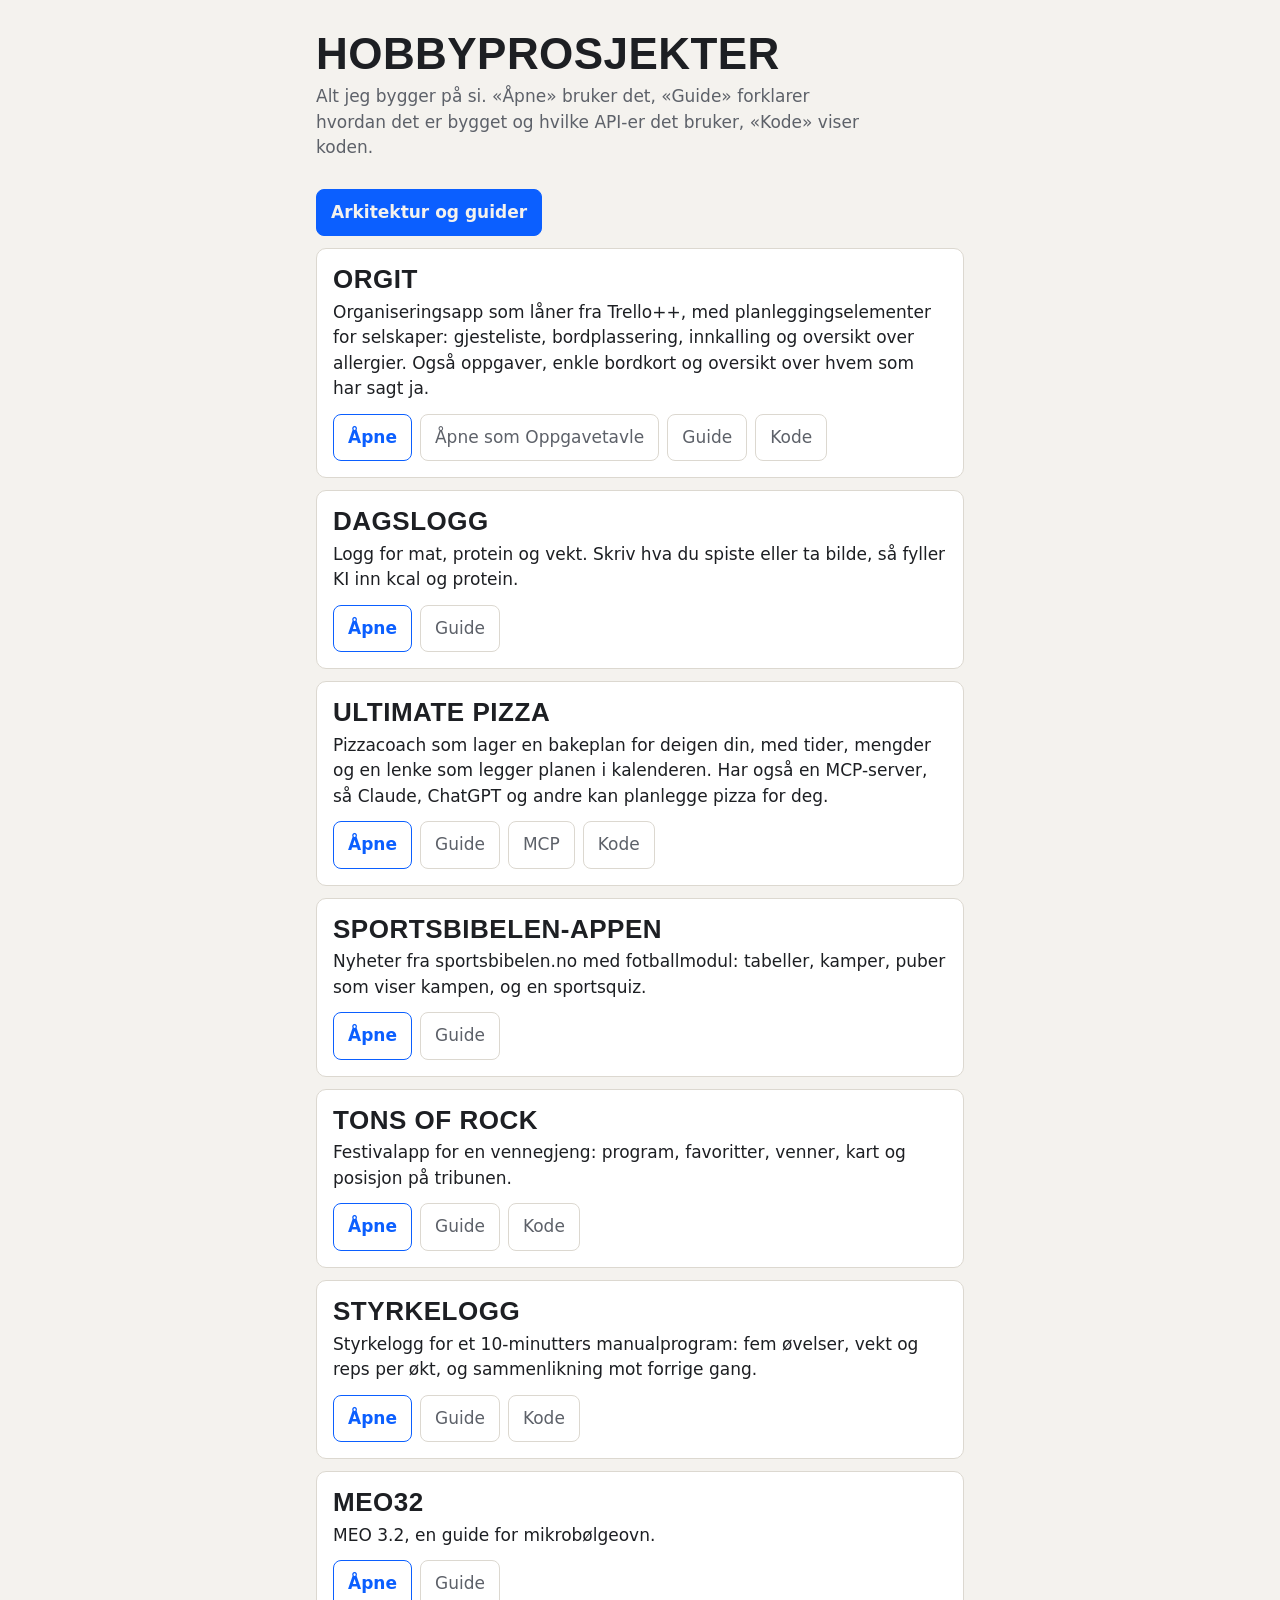
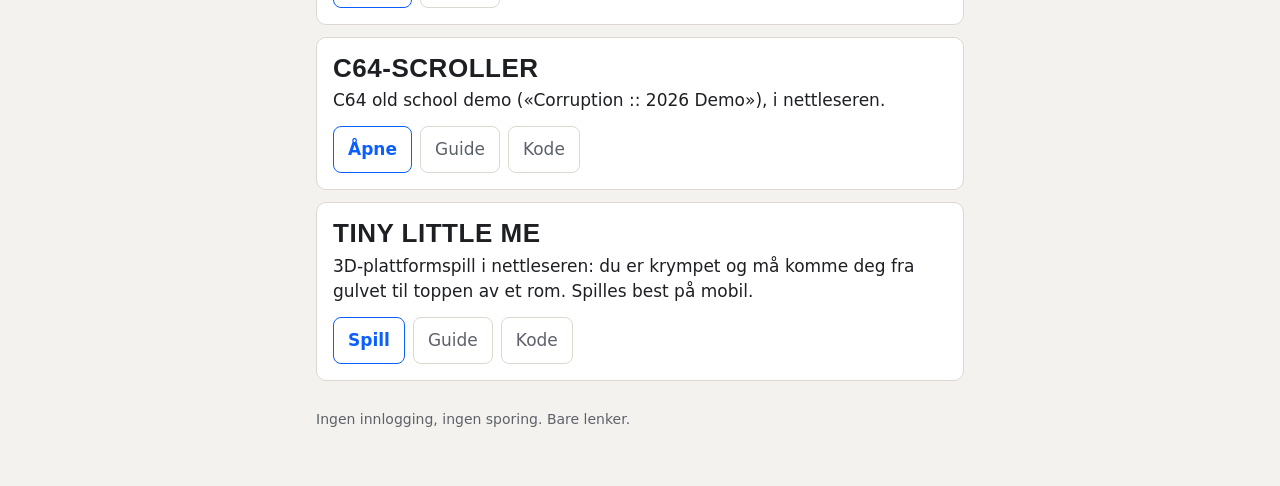
==== commit 4f580540: "Sound fjernet fra lista inntil videre Co-Authored-By: Claude Sonnet 5.5 <noreply@anthropic.com> Clau" ====
--- a/index.html
+++ b/index.html
@@ -53,11 +53,6 @@
       <div class="lenker"><a class="knapp" href="https://c64scroller.netlify.app/Index.html">Åpne</a><a class="knapp sekundaer" href="arkitektur.html#c64">Guide</a><a class="knapp sekundaer" href="https://github.com/runevangen/c64scrollerdemo">Kode</a></div>
     </li>
     <li>
-      <h2>Sound</h2>
-      <p>Beskrivelse kommer.</p>
-      <div class="lenker"><a class="knapp" href="https://github.com/runevangen/Sound">Kode</a></div>
-    </li>
-    <li>
       <h2>Tiny Little Me</h2>
       <p>3D-plattformspill i nettleseren: du er krympet og må komme deg fra gulvet til toppen av et rom. Spilles best på mobil.</p>
       <div class="lenker"><a class="knapp" href="https://runevangen.github.io/tinylittleme/">Spill</a><a class="knapp sekundaer" href="arkitektur.html#tinylittleme">Guide</a><a class="knapp sekundaer" href="https://github.com/runevangen/tinylittleme">Kode</a></div>
